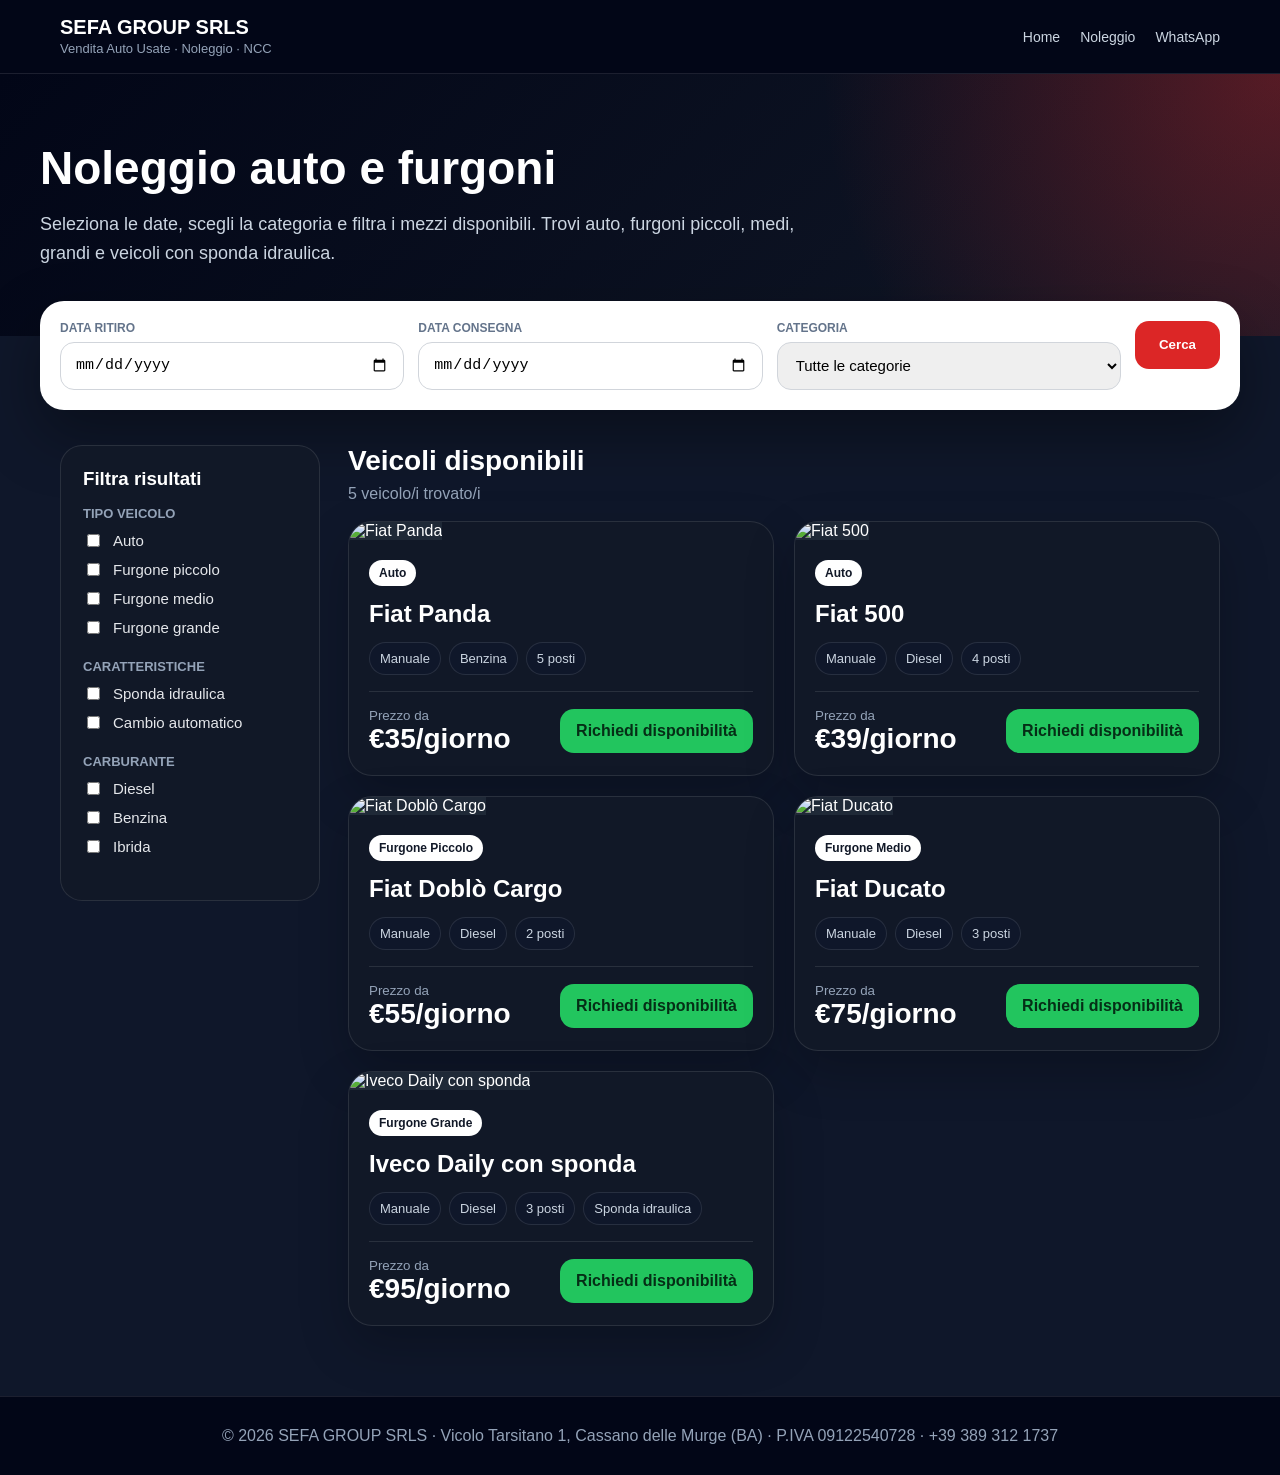
==== noleggio.html @ 02a8de99 "Add files via upload" ====
<!DOCTYPE html>
<html lang="it">
<head>
  <meta charset="UTF-8" />
  <meta name="viewport" content="width=device-width, initial-scale=1.0" />
  <title>Noleggio Auto e Furgoni | SEFA GROUP SRLS</title>
  <meta name="description" content="Noleggio auto, furgoni piccoli, furgoni grandi e veicoli con sponda idraulica. SEFA GROUP SRLS - Cassano delle Murge, Bari." />
  <style>
    *{box-sizing:border-box}body{margin:0;font-family:Arial,Helvetica,sans-serif;background:#0f172a;color:#fff}a{text-decoration:none;color:inherit}.topbar{background:#020617;border-bottom:1px solid rgba(255,255,255,.1);position:sticky;top:0;z-index:10}.nav{max-width:1200px;margin:auto;padding:16px 20px;display:flex;align-items:center;justify-content:space-between;gap:20px}.brand{display:flex;align-items:center;gap:12px}.brand img{height:58px;width:auto}.brand-text strong{display:block;font-size:20px}.brand-text span{color:#94a3b8;font-size:13px}.menu{display:flex;gap:20px;color:#cbd5e1;font-size:14px}.hero{background:radial-gradient(circle at top right,rgba(220,38,38,.35),transparent 35%),linear-gradient(135deg,#020617,#111827);padding:70px 20px 50px}.hero-inner{max-width:1200px;margin:auto}.hero h1{font-size:46px;line-height:1.05;margin:0 0 18px}.hero p{font-size:18px;line-height:1.6;color:#cbd5e1;max-width:780px}.search-box{max-width:1200px;margin:-35px auto 35px;padding:20px;background:#fff;color:#111827;border-radius:24px;box-shadow:0 25px 60px rgba(0,0,0,.35);display:grid;grid-template-columns:1fr 1fr 1fr auto;gap:14px}.field label{display:block;font-size:12px;font-weight:bold;text-transform:uppercase;color:#64748b;margin-bottom:7px}.field input,.field select{width:100%;height:48px;border:1px solid #d1d5db;border-radius:14px;padding:0 14px;font-size:15px}.btn{border:0;border-radius:14px;background:#dc2626;color:#fff;font-weight:bold;padding:0 24px;height:48px;cursor:pointer}.layout{max-width:1200px;margin:0 auto;padding:0 20px 70px;display:grid;grid-template-columns:260px 1fr;gap:28px}.filters{background:#111827;border:1px solid rgba(255,255,255,.1);border-radius:22px;padding:22px;height:max-content;position:sticky;top:105px}.filters h3{margin:0 0 16px}.filter-group{margin-bottom:22px}.filter-group h4{font-size:13px;text-transform:uppercase;color:#94a3b8;margin:0 0 10px}.check{display:flex;align-items:center;gap:10px;margin:10px 0;color:#e5e7eb;font-size:15px}.results-head{display:flex;align-items:end;justify-content:space-between;gap:18px;margin-bottom:18px}.results-head h2{margin:0;font-size:28px}.results-head p{margin:8px 0 0;color:#94a3b8}.vehicles{display:grid;grid-template-columns:repeat(2,minmax(0,1fr));gap:20px}.card{background:#111827;border:1px solid rgba(255,255,255,.1);border-radius:24px;overflow:hidden;box-shadow:0 20px 50px rgba(0,0,0,.22)}.card img{width:100%;height:220px;object-fit:cover;background:#1f2937}.card-body{padding:20px}.badge{display:inline-flex;background:#fff;color:#111827;border-radius:999px;padding:6px 10px;font-size:12px;font-weight:bold;margin-bottom:10px}.card h3{font-size:24px;margin:4px 0 8px}.meta{display:flex;flex-wrap:wrap;gap:8px;margin:14px 0}.meta span{background:#0f172a;border:1px solid rgba(255,255,255,.1);padding:8px 10px;border-radius:999px;color:#cbd5e1;font-size:13px}.price-row{display:flex;align-items:center;justify-content:space-between;border-top:1px solid rgba(255,255,255,.1);padding-top:16px;margin-top:16px;gap:14px}.price small{display:block;color:#94a3b8}.price strong{font-size:28px}.whatsapp{background:#22c55e;color:#052e16;border-radius:14px;padding:13px 16px;font-weight:bold;white-space:nowrap}.empty{display:none;background:#111827;border:1px solid rgba(255,255,255,.1);padding:30px;border-radius:22px;text-align:center;color:#cbd5e1}.footer{border-top:1px solid rgba(255,255,255,.1);padding:30px 20px;text-align:center;color:#94a3b8;background:#020617}@media(max-width:900px){.search-box{grid-template-columns:1fr}.layout{grid-template-columns:1fr}.filters{position:static}.vehicles{grid-template-columns:1fr}.hero h1{font-size:36px}.menu{display:none}.results-head{display:block}.brand img{height:48px}}
  </style>
</head>
<body>
  <header class="topbar">
    <div class="nav">
      <a class="brand" href="index.html">
        <img src="logo-sefa-group.png" alt="SEFA GROUP" onerror="this.style.display='none'" />
        <div class="brand-text"><strong>SEFA GROUP SRLS</strong><span>Vendita Auto Usate · Noleggio · NCC</span></div>
      </a>
      <nav class="menu"><a href="index.html">Home</a><a href="noleggio.html">Noleggio</a><a href="https://wa.me/393893121737">WhatsApp</a></nav>
    </div>
  </header>

  <section class="hero">
    <div class="hero-inner">
      <h1>Noleggio auto e furgoni</h1>
      <p>Seleziona le date, scegli la categoria e filtra i mezzi disponibili. Trovi auto, furgoni piccoli, medi, grandi e veicoli con sponda idraulica.</p>
    </div>
  </section>

  <section class="search-box">
    <div class="field"><label>Data ritiro</label><input id="dataRitiro" type="date"></div>
    <div class="field"><label>Data consegna</label><input id="dataConsegna" type="date"></div>
    <div class="field"><label>Categoria</label><select id="categoria"><option value="tutte">Tutte le categorie</option><option value="Auto">Auto</option><option value="Furgone Piccolo">Furgone piccolo</option><option value="Furgone Medio">Furgone medio</option><option value="Furgone Grande">Furgone grande</option></select></div>
    <button class="btn" onclick="filtraVeicoli()">Cerca</button>
  </section>

  <main class="layout">
    <aside class="filters">
      <h3>Filtra risultati</h3>
      <div class="filter-group"><h4>Tipo veicolo</h4>
        <label class="check"><input type="checkbox" class="filtro" data-filter="categoria" value="Auto"> Auto</label>
        <label class="check"><input type="checkbox" class="filtro" data-filter="categoria" value="Furgone Piccolo"> Furgone piccolo</label>
        <label class="check"><input type="checkbox" class="filtro" data-filter="categoria" value="Furgone Medio"> Furgone medio</label>
        <label class="check"><input type="checkbox" class="filtro" data-filter="categoria" value="Furgone Grande"> Furgone grande</label>
      </div>
      <div class="filter-group"><h4>Caratteristiche</h4>
        <label class="check"><input type="checkbox" id="soloSponda"> Sponda idraulica</label>
        <label class="check"><input type="checkbox" id="soloAutomatico"> Cambio automatico</label>
      </div>
      <div class="filter-group"><h4>Carburante</h4>
        <label class="check"><input type="checkbox" class="filtro" data-filter="carburante" value="Diesel"> Diesel</label>
        <label class="check"><input type="checkbox" class="filtro" data-filter="carburante" value="Benzina"> Benzina</label>
        <label class="check"><input type="checkbox" class="filtro" data-filter="carburante" value="Ibrida"> Ibrida</label>
      </div>
    </aside>

    <section>
      <div class="results-head"><div><h2>Veicoli disponibili</h2><p id="countText">Seleziona i filtri per trovare il mezzo adatto.</p></div></div>
      <div id="vehiclesGrid" class="vehicles"></div>
      <div id="empty" class="empty">Nessun veicolo trovato con questi filtri.</div>
    </section>
  </main>

  <footer class="footer">© 2026 SEFA GROUP SRLS · Vicolo Tarsitano 1, Cassano delle Murge (BA) · P.IVA 09122540728 · +39 389 312 1737</footer>

  <script>
    /* QUI INSERISCI E MODIFICHI IL TUO PARCO MEZZI.
       Per ogni veicolo cambia nome, categoria, prezzo e incolla il link foto nel campo immagine. */
    const veicoli = [
      {
        id: 1,
        nome: "Fiat Panda",
        categoria: "Auto",
        cambio: "Manuale",
        carburante: "Benzina",
        posti: 5,
        prezzoBassa: 35,
        prezzoAlta: 49,
        sponda: false,
        immagine: "INCOLLA-QUI-LINK-IMMAGINE"
      },
      {
        id: 2,
        nome: "Fiat 500",
        categoria: "Auto",
        cambio: "Manuale",
        carburante: "Diesel",
        posti: 4,
        prezzoBassa: 39,
        prezzoAlta: 55,
        sponda: false,
        immagine: "INCOLLA-QUI-LINK-IMMAGINE"
      },
      {
        id: 3,
        nome: "Fiat Doblò Cargo",
        categoria: "Furgone Piccolo",
        cambio: "Manuale",
        carburante: "Diesel",
        posti: 2,
        prezzoBassa: 55,
        prezzoAlta: 75,
        sponda: false,
        immagine: "INCOLLA-QUI-LINK-IMMAGINE"
      },
      {
        id: 4,
        nome: "Fiat Ducato",
        categoria: "Furgone Medio",
        cambio: "Manuale",
        carburante: "Diesel",
        posti: 3,
        prezzoBassa: 75,
        prezzoAlta: 95,
        sponda: false,
        immagine: "INCOLLA-QUI-LINK-IMMAGINE"
      },
      {
        id: 5,
        nome: "Iveco Daily con sponda",
        categoria: "Furgone Grande",
        cambio: "Manuale",
        carburante: "Diesel",
        posti: 3,
        prezzoBassa: 95,
        prezzoAlta: 125,
        sponda: true,
        immagine: "INCOLLA-QUI-LINK-IMMAGINE"
      }
    ];

    const grid = document.getElementById('vehiclesGrid');
    const empty = document.getElementById('empty');
    const countText = document.getElementById('countText');

    function stagioneCorrente(){
      const mese = new Date().getMonth() + 1;
      return (mese >= 6 && mese <= 9) ? 'alta' : 'bassa';
    }

    function prezzoVeicolo(v){
      return stagioneCorrente() === 'alta' ? v.prezzoAlta : v.prezzoBassa;
    }

    function valoriSelezionati(tipo){
      return Array.from(document.querySelectorAll(`.filtro[data-filter="${tipo}"]:checked`)).map(x => x.value);
    }

    function filtraVeicoli(){
      const categoriaSelect = document.getElementById('categoria').value;
      const categorie = valoriSelezionati('categoria');
      const carburanti = valoriSelezionati('carburante');
      const soloSponda = document.getElementById('soloSponda').checked;
      const soloAutomatico = document.getElementById('soloAutomatico').checked;

      let risultati = veicoli.filter(v => {
        const matchSelect = categoriaSelect === 'tutte' || v.categoria === categoriaSelect;
        const matchCategoria = categorie.length === 0 || categorie.includes(v.categoria);
        const matchCarburante = carburanti.length === 0 || carburanti.includes(v.carburante);
        const matchSponda = !soloSponda || v.sponda === true;
        const matchAutomatico = !soloAutomatico || v.cambio === 'Automatico';
        return matchSelect && matchCategoria && matchCarburante && matchSponda && matchAutomatico;
      });

      renderVeicoli(risultati);
    }

    function renderVeicoli(lista){
      grid.innerHTML = '';
      empty.style.display = lista.length ? 'none' : 'block';
      countText.textContent = `${lista.length} veicolo/i trovato/i`;

      lista.forEach(v => {
        const img = v.immagine && !v.immagine.includes('INCOLLA-QUI') ? v.immagine : 'https://images.unsplash.com/photo-1549924231-f129b911e442?q=80&w=1200&auto=format&fit=crop';
        const dataRitiro = document.getElementById('dataRitiro').value || 'da indicare';
        const dataConsegna = document.getElementById('dataConsegna').value || 'da indicare';
        const messaggio = encodeURIComponent(`Ciao SEFA GROUP, vorrei richiedere disponibilità per: ${v.nome} - ${v.categoria}. Date: dal ${dataRitiro} al ${dataConsegna}. Prezzo visto sul sito: da €${prezzoVeicolo(v)}/giorno.`);
        const spondaTxt = v.sponda ? '<span>Sponda idraulica</span>' : '';
        grid.innerHTML += `
          <article class="card">
            <img src="${img}" alt="${v.nome}">
            <div class="card-body">
              <span class="badge">${v.categoria}</span>
              <h3>${v.nome}</h3>
              <div class="meta">
                <span>${v.cambio}</span><span>${v.carburante}</span><span>${v.posti} posti</span>${spondaTxt}
              </div>
              <div class="price-row">
                <div class="price"><small>Prezzo da</small><strong>€${prezzoVeicolo(v)}/giorno</strong></div>
                <a class="whatsapp" href="https://wa.me/393893121737?text=${messaggio}" target="_blank">Richiedi disponibilità</a>
              </div>
            </div>
          </article>`;
      });
    }

    document.querySelectorAll('.filtro, #soloSponda, #soloAutomatico, #categoria, #dataRitiro, #dataConsegna').forEach(el => el.addEventListener('change', filtraVeicoli));
    renderVeicoli(veicoli);
  </script>
</body>
</html>
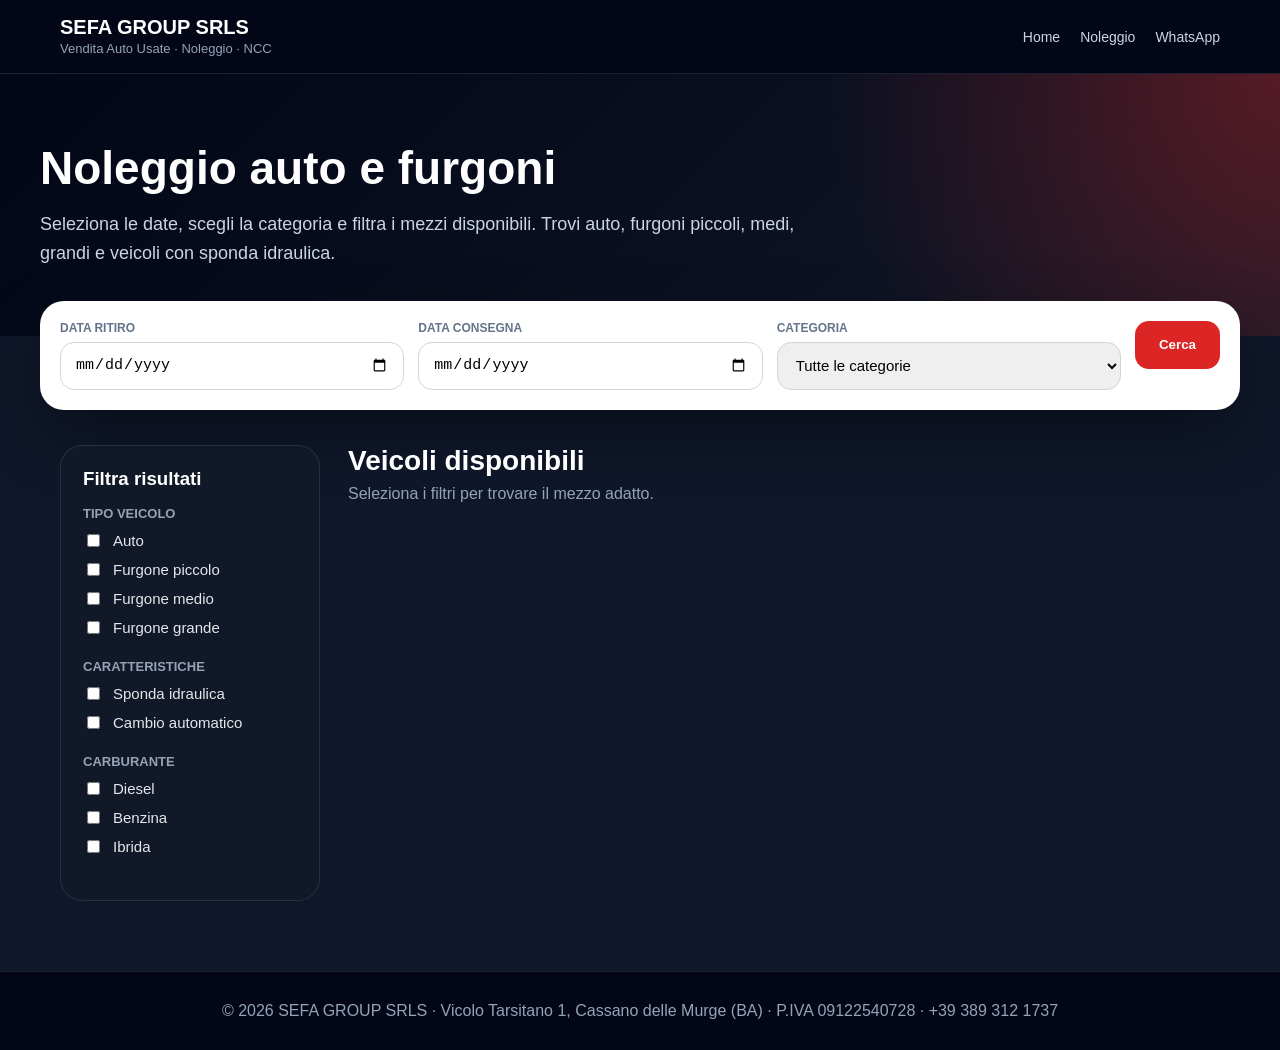
==== commit 34b66e9e: "Update noleggio.html" ====
--- a/noleggio.html
+++ b/noleggio.html
@@ -193,6 +193,71 @@
           </article>`;
       });
     }
+    .rental-search-box {
+  background: #ffffff;
+  color: #111;
+  padding: 35px;
+  border-radius: 18px;
+  max-width: 1100px;
+  margin: 40px auto;
+  box-shadow: 0 10px 30px rgba(0,0,0,0.25);
+}
+
+.vehicle-type {
+  display: flex;
+  gap: 10px;
+  margin: 20px 0;
+}
+
+.vehicle-type button {
+  padding: 15px 25px;
+  border: 1px solid #ccc;
+  background: #f5f5f5;
+  font-weight: bold;
+  border-radius: 8px;
+  cursor: pointer;
+}
+
+.vehicle-type .active {
+  background: #b30000;
+  color: #fff;
+}
+
+.rental-form {
+  display: grid;
+  grid-template-columns: repeat(5, 1fr);
+  gap: 15px;
+  align-items: end;
+}
+
+.rental-form label {
+  display: block;
+  font-weight: bold;
+  margin-bottom: 8px;
+}
+
+.rental-form input {
+  width: 100%;
+  padding: 14px;
+  border: 1px solid #ccc;
+  border-radius: 8px;
+}
+
+.rental-form button {
+  padding: 15px;
+  background: #b30000;
+  color: white;
+  border: none;
+  border-radius: 8px;
+  font-weight: bold;
+  cursor: pointer;
+}
+
+@media(max-width: 900px) {
+  .rental-form {
+    grid-template-columns: 1fr;
+  }
+}
 
     document.querySelectorAll('.filtro, #soloSponda, #soloAutomatico, #categoria, #dataRitiro, #dataConsegna').forEach(el => el.addEventListener('change', filtraVeicoli));
     renderVeicoli(veicoli);
